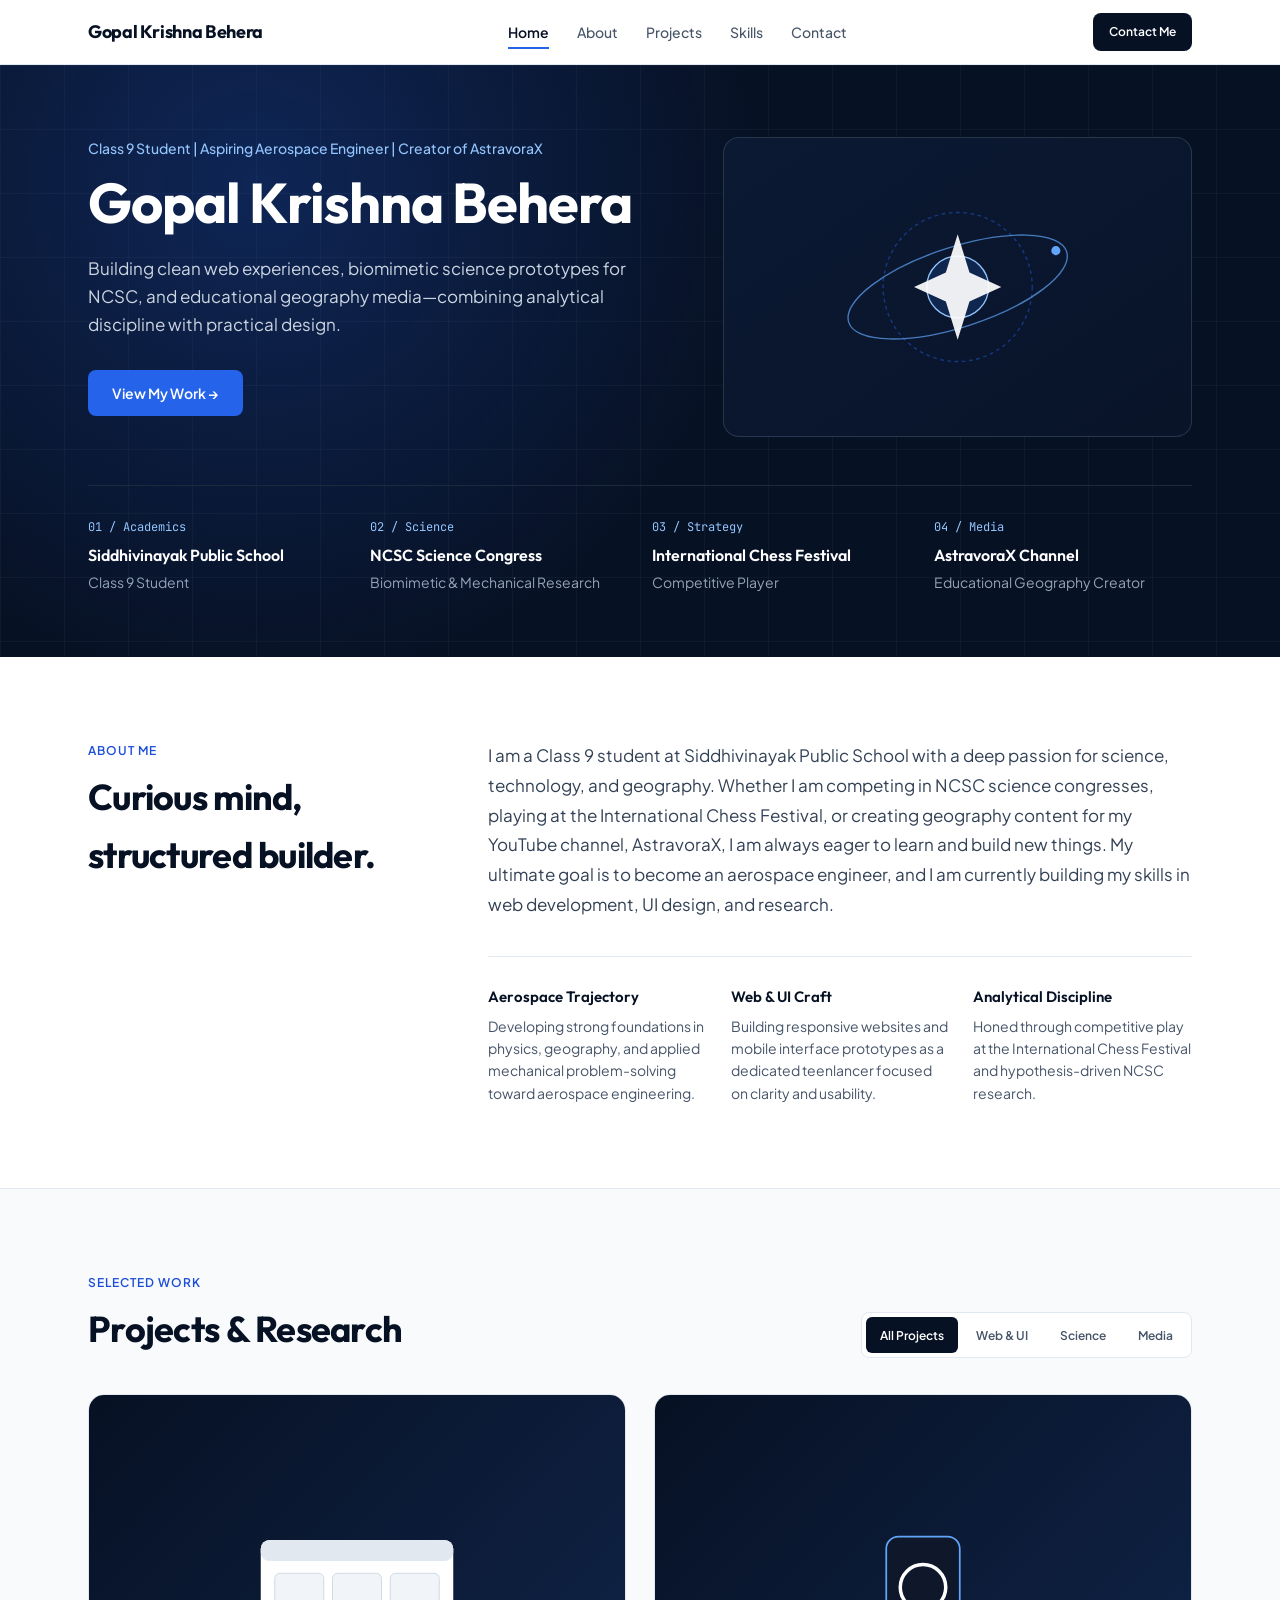
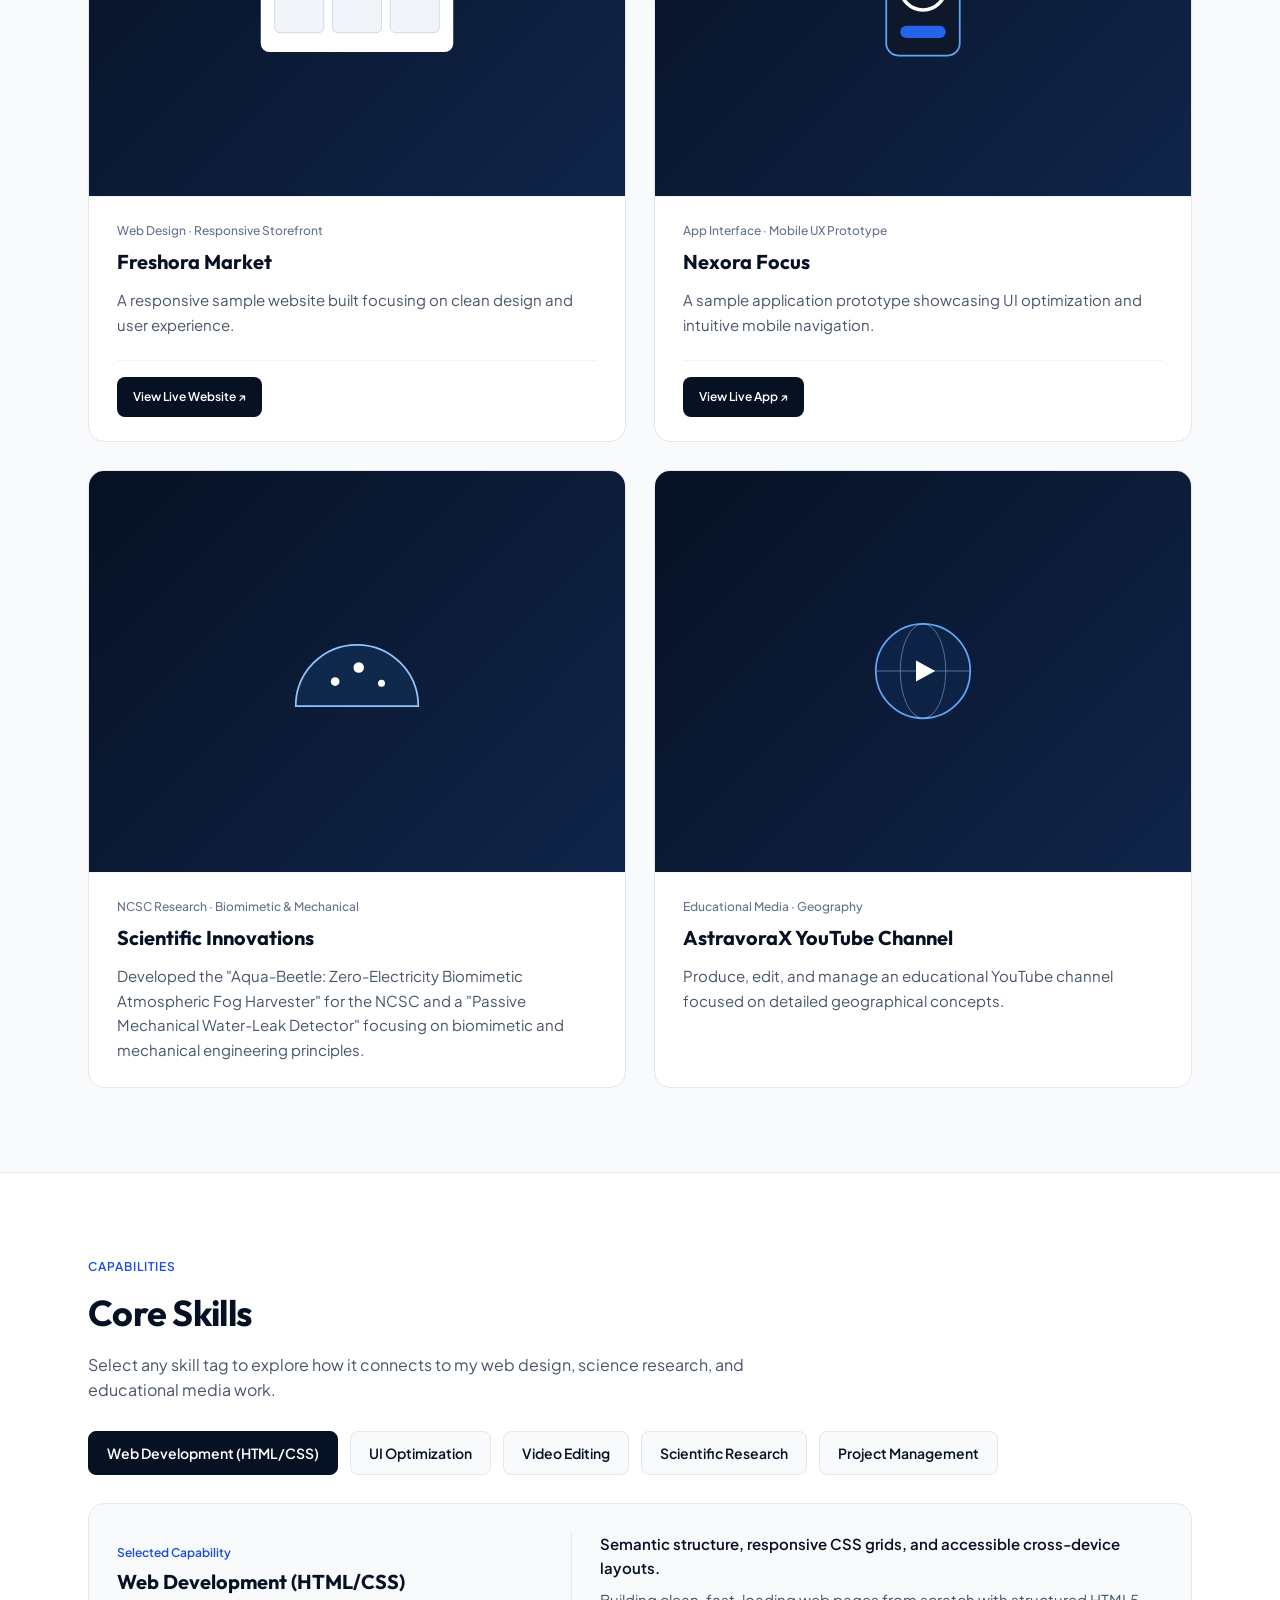
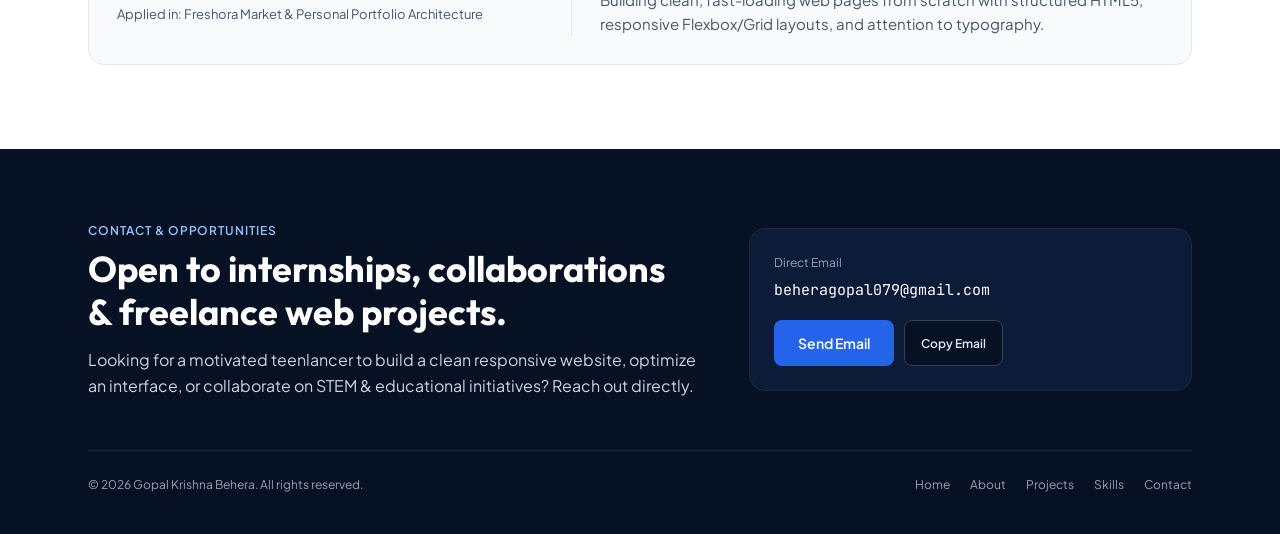
==== public/gopal-portfolio.html @ 084a2442 "feat: initialize portfolio project Set up React portfolio with Vite, Tailwind CSS, and core layout c" ====
<!DOCTYPE html>
<html lang="en">
  <head>
    <meta charset="UTF-8" />
    <meta name="viewport" content="width=device-width, initial-scale=1.0" />
    <title>Gopal Krishna Behera — Portfolio</title>
    <meta
      name="description"
      content="Personal portfolio of Gopal Krishna Behera: Class 9 student, aspiring aerospace engineer, web designer, and creator of AstravoraX."
    />
    <link rel="preconnect" href="https://fonts.googleapis.com" />
    <link rel="preconnect" href="https://fonts.gstatic.com" crossorigin />
    <link
      href="https://fonts.googleapis.com/css2?family=JetBrains+Mono:wght@400;500&family=Outfit:wght@500;600;700&family=Plus+Jakarta+Sans:wght@400;500;600;700&display=swap"
      rel="stylesheet"
    />
    <style>
      :root {
        --space-navy: #071124;
        --space-blue: #0c1b38;
        --cobalt: #2563eb;
        --cobalt-hover: #1d4ed8;
        --white: #ffffff;
        --surface-alt: #f8fafc;
        --border: #e2e8f0;
        --border-dark: #1e293b;
        --text-main: #0f172a;
        --text-muted: #475569;
        --text-light: #cbd5e1;
        --font-display: "Outfit", system-ui, -apple-system, sans-serif;
        --font-body: "Plus Jakarta Sans", system-ui, -apple-system, sans-serif;
        --font-mono: "JetBrains Mono", ui-monospace, monospace;
      }

      *,
      *::before,
      *::after {
        box-sizing: border-box;
      }

      html {
        scroll-behavior: smooth;
        font-family: var(--font-body);
        color: var(--text-main);
        background-color: var(--white);
        -webkit-font-smoothing: antialiased;
      }

      body {
        margin: 0;
        line-height: 1.6;
      }

      h1,
      h2,
      h3,
      h4 {
        margin: 0;
        font-family: var(--font-display);
        text-wrap: balance;
      }

      p {
        margin: 0;
      }

      a {
        color: inherit;
        text-decoration: none;
      }

      .container {
        width: 100%;
        max-width: 1152px;
        margin: 0 auto;
        padding: 0 24px;
      }

      /* Sticky Navigation Bar */
      .site-header {
        position: sticky;
        top: 0;
        z-index: 40;
        background: rgba(255, 255, 255, 0.96);
        backdrop-filter: blur(10px);
        border-bottom: 1px solid var(--border);
      }

      .nav-inner {
        display: flex;
        align-items: center;
        justify-content: space-between;
        gap: 32px;
        height: 64px;
      }

      .brand {
        font-family: var(--font-display);
        font-size: 1.125rem;
        font-weight: 700;
        letter-spacing: -0.02em;
        color: var(--space-navy);
        white-space: nowrap;
        flex-shrink: 0;
      }

      .nav-links {
        display: flex;
        align-items: center;
        gap: 28px;
        font-size: 0.875rem;
        font-weight: 500;
        color: var(--text-muted);
      }

      .nav-links a {
        position: relative;
        padding: 4px 0;
        white-space: nowrap;
        flex-shrink: 0;
        transition: color 150ms ease;
      }

      .nav-links a::after {
        content: "";
        position: absolute;
        left: 0;
        right: 0;
        bottom: -2px;
        height: 2px;
        background: var(--cobalt);
        transform: scaleX(0);
        transform-origin: left;
        transition: transform 150ms ease;
      }

      .nav-links a:hover,
      .nav-links a.active {
        color: var(--space-navy);
      }

      .nav-links a.active {
        font-weight: 600;
      }

      .nav-links a.active::after {
        transform: scaleX(1);
      }

      .nav-actions {
        display: flex;
        align-items: center;
        gap: 12px;
        flex-shrink: 0;
      }

      .nav-cta {
        display: inline-flex;
        align-items: center;
        justify-content: center;
        padding: 9px 16px;
        border-radius: 8px;
        background: var(--space-navy);
        color: var(--white);
        font-size: 0.75rem;
        font-weight: 600;
        white-space: nowrap;
        transition: background-color 150ms ease;
      }

      .nav-cta:hover {
        background: var(--cobalt-hover);
      }

      .menu-toggle {
        display: none;
        width: 44px;
        height: 44px;
        border: 1px solid var(--border);
        border-radius: 8px;
        background: var(--white);
        color: var(--text-main);
        cursor: pointer;
        align-items: center;
        justify-content: center;
      }

      .mobile-drawer {
        display: none;
        border-top: 1px solid var(--border);
        background: var(--white);
        padding: 12px 24px 16px;
      }

      .mobile-drawer.open {
        display: block;
      }

      .mobile-drawer a {
        display: flex;
        align-items: center;
        min-height: 44px;
        padding: 0 12px;
        border-radius: 8px;
        font-size: 0.9375rem;
        font-weight: 500;
        color: var(--text-main);
      }

      .mobile-drawer a:hover {
        background: var(--surface-alt);
      }

      /* Hero Section */
      .hero {
        background: var(--space-navy);
        color: var(--white);
        padding: 72px 0 64px;
        background-image:
          radial-gradient(circle at 20% 20%, rgba(37, 99, 235, 0.25), transparent 45%),
          linear-gradient(to right, rgba(148, 163, 184, 0.06) 1px, transparent 1px),
          linear-gradient(to bottom, rgba(148, 163, 184, 0.06) 1px, transparent 1px);
        background-size: 100% 100%, 64px 64px, 64px 64px;
      }

      .hero-split {
        display: grid;
        grid-template-columns: 1.25fr 1fr;
        gap: 48px;
        align-items: stretch;
      }

      .hero-kicker {
        font-size: 0.875rem;
        font-weight: 500;
        color: #93c5fd;
      }

      .hero h1 {
        margin-top: 14px;
        font-size: clamp(2.25rem, 4.5vw, 3.5rem);
        font-weight: 700;
        line-height: 1.08;
        letter-spacing: -0.02em;
        max-width: 16ch;
      }

      .hero-lead {
        margin-top: 20px;
        max-width: 56ch;
        font-size: 1.0625rem;
        line-height: 1.65;
        color: var(--text-light);
      }

      .hero-cta-wrap {
        margin-top: 32px;
      }

      .btn-primary {
        display: inline-flex;
        align-items: center;
        justify-content: center;
        gap: 8px;
        min-height: 44px;
        padding: 12px 24px;
        border-radius: 8px;
        background: var(--cobalt);
        color: var(--white);
        font-size: 0.875rem;
        font-weight: 600;
        border: none;
        cursor: pointer;
        transition: background-color 150ms ease;
      }

      .btn-primary:hover {
        background: #3b82f6;
      }

      .hero-visual {
        border-radius: 16px;
        border: 1px solid rgba(148, 163, 184, 0.22);
        background: linear-gradient(145deg, #0b1933 0%, #091429 100%);
        display: flex;
        align-items: center;
        justify-content: center;
        padding: 28px;
        min-height: 300px;
      }

      .hero-highlights {
        margin-top: 48px;
        padding-top: 32px;
        border-top: 1px solid var(--border-dark);
        display: grid;
        grid-template-columns: repeat(4, minmax(0, 1fr));
        gap: 24px;
      }

      .highlight-label {
        font-family: var(--font-mono);
        font-size: 0.75rem;
        color: #93c5fd;
      }

      .highlight-title {
        margin-top: 6px;
        font-family: var(--font-display);
        font-size: 1rem;
        font-weight: 600;
        color: var(--white);
      }

      .highlight-sub {
        margin-top: 2px;
        font-size: 0.875rem;
        color: #94a3b8;
      }

      /* Section Shared Styles */
      .section {
        padding: 84px 0;
      }

      .section-alt {
        background: var(--surface-alt);
        border-top: 1px solid var(--border);
        border-bottom: 1px solid var(--border);
      }

      .section-kicker {
        font-size: 0.75rem;
        font-weight: 600;
        letter-spacing: 0.08em;
        text-transform: uppercase;
        color: var(--cobalt-hover);
      }

      .section-title {
        margin-top: 8px;
        font-size: clamp(1.75rem, 3vw, 2.25rem);
        font-weight: 700;
        letter-spacing: -0.02em;
        color: var(--space-navy);
      }

      /* About Section */
      .about-grid {
        display: grid;
        grid-template-columns: 1fr 2fr;
        gap: 48px;
      }

      .about-copy {
        font-size: 1.0625rem;
        line-height: 1.75;
        color: #334155;
        max-width: 66ch;
      }

      .about-pillars {
        margin-top: 36px;
        padding-top: 28px;
        border-top: 1px solid var(--border);
        display: grid;
        grid-template-columns: repeat(3, minmax(0, 1fr));
        gap: 24px;
      }

      .pillar-title {
        font-size: 0.9375rem;
        font-weight: 600;
        color: var(--space-navy);
      }

      .pillar-text {
        margin-top: 6px;
        font-size: 0.875rem;
        line-height: 1.6;
        color: var(--text-muted);
      }

      /* Projects Section */
      .projects-header {
        display: flex;
        flex-wrap: wrap;
        align-items: flex-end;
        justify-content: space-between;
        gap: 24px;
      }

      .filter-tabs {
        display: inline-flex;
        flex-wrap: wrap;
        gap: 4px;
        padding: 4px;
        background: var(--white);
        border: 1px solid var(--border);
        border-radius: 8px;
      }

      .filter-btn {
        min-height: 36px;
        padding: 6px 14px;
        border: none;
        border-radius: 6px;
        background: transparent;
        color: var(--text-muted);
        font-family: var(--font-body);
        font-size: 0.75rem;
        font-weight: 600;
        cursor: pointer;
        white-space: nowrap;
        transition: background-color 150ms ease, color 150ms ease;
      }

      .filter-btn:hover {
        color: var(--space-navy);
        background: var(--surface-alt);
      }

      .filter-btn.active {
        background: var(--space-navy);
        color: var(--white);
      }

      .projects-grid {
        margin-top: 36px;
        display: grid;
        grid-template-columns: repeat(2, minmax(0, 1fr));
        gap: 28px;
      }

      .project-card {
        display: flex;
        flex-direction: column;
        background: var(--white);
        border: 1px solid var(--border);
        border-radius: 16px;
        overflow: hidden;
        transition: transform 150ms ease;
      }

      .project-card:hover {
        transform: translateY(-2px);
      }

      .project-card.hidden {
        display: none;
      }

      .project-media {
        aspect-ratio: 4 / 3;
        background: linear-gradient(135deg, #071124 0%, #10254a 100%);
        border-bottom: 1px solid #f1f5f9;
        display: flex;
        align-items: center;
        justify-content: center;
        padding: 24px;
      }

      .project-body {
        display: flex;
        flex: 1;
        flex-direction: column;
        padding: 24px 28px;
      }

      .project-kicker {
        font-size: 0.75rem;
        font-weight: 500;
        color: #64748b;
      }

      .project-title {
        margin-top: 6px;
        font-size: 1.25rem;
        font-weight: 700;
        color: var(--space-navy);
      }

      .project-desc {
        margin-top: 10px;
        flex: 1;
        font-size: 0.9375rem;
        line-height: 1.65;
        color: var(--text-muted);
      }

      .project-actions {
        margin-top: 22px;
        padding-top: 16px;
        border-top: 1px solid #f1f5f9;
        display: flex;
        flex-wrap: wrap;
        gap: 10px;
      }

      .btn-card {
        display: inline-flex;
        align-items: center;
        justify-content: center;
        gap: 6px;
        min-height: 40px;
        padding: 8px 16px;
        border-radius: 8px;
        background: var(--space-navy);
        color: var(--white);
        font-family: var(--font-body);
        font-size: 0.75rem;
        font-weight: 600;
        border: none;
        cursor: pointer;
        white-space: nowrap;
        transition: background-color 150ms ease;
      }

      .btn-card:hover {
        background: var(--cobalt-hover);
      }

      .btn-card-secondary {
        background: var(--white);
        color: #334155;
        border: 1px solid var(--border);
      }

      .btn-card-secondary:hover {
        background: var(--surface-alt);
        border-color: #cbd5e1;
      }

      /* Skills Section */
      .skills-intro {
        margin-top: 10px;
        max-width: 56ch;
        font-size: 1rem;
        color: var(--text-muted);
      }

      .skills-tags {
        margin-top: 28px;
        display: flex;
        flex-wrap: wrap;
        gap: 12px;
      }

      .skill-tag {
        min-height: 44px;
        padding: 10px 18px;
        border-radius: 8px;
        border: 1px solid var(--border);
        background: var(--surface-alt);
        color: var(--space-navy);
        font-family: var(--font-body);
        font-size: 0.875rem;
        font-weight: 600;
        cursor: pointer;
        white-space: nowrap;
        transition: background-color 150ms ease, color 150ms ease, border-color 150ms ease;
      }

      .skill-tag:hover {
        border-color: #93c5fd;
        background: #eff6ff;
      }

      .skill-tag.active {
        background: var(--space-navy);
        border-color: var(--space-navy);
        color: var(--white);
      }

      .skill-detail {
        margin-top: 28px;
        padding: 28px;
        border-radius: 16px;
        border: 1px solid var(--border);
        background: var(--surface-alt);
        display: grid;
        grid-template-columns: 1fr 1.4fr;
        gap: 32px;
        align-items: center;
      }

      .skill-detail-meta {
        font-size: 0.75rem;
        font-weight: 600;
        color: var(--cobalt-hover);
      }

      .skill-detail-name {
        margin-top: 4px;
        font-size: 1.25rem;
        font-weight: 700;
        color: var(--space-navy);
      }

      .skill-detail-applied {
        margin-top: 6px;
        font-size: 0.8125rem;
        color: var(--text-muted);
      }

      .skill-detail-body {
        border-left: 1px solid var(--border);
        padding-left: 28px;
      }

      .skill-detail-focus {
        font-size: 0.9375rem;
        font-weight: 600;
        color: var(--space-navy);
      }

      .skill-detail-desc {
        margin-top: 8px;
        font-size: 0.9375rem;
        color: var(--text-muted);
      }

      /* Contact Footer */
      .site-footer {
        background: var(--space-navy);
        color: var(--white);
        padding: 72px 0 40px;
      }

      .footer-grid {
        display: grid;
        grid-template-columns: 1.4fr 1fr;
        gap: 40px;
        align-items: center;
      }

      .footer-title {
        margin-top: 8px;
        font-size: clamp(1.625rem, 3vw, 2.25rem);
        font-weight: 700;
        line-height: 1.18;
      }

      .footer-copy {
        margin-top: 14px;
        max-width: 52ch;
        color: var(--text-light);
        font-size: 1rem;
      }

      .contact-card {
        background: var(--space-blue);
        border: 1px solid var(--border-dark);
        border-radius: 16px;
        padding: 24px;
      }

      .contact-label {
        font-size: 0.75rem;
        color: #94a3b8;
      }

      .contact-email {
        margin-top: 6px;
        font-family: var(--font-mono);
        font-size: 0.9375rem;
        color: var(--white);
        word-break: break-all;
      }

      .contact-actions {
        margin-top: 18px;
        display: flex;
        flex-wrap: wrap;
        gap: 10px;
      }

      .btn-copy {
        display: inline-flex;
        align-items: center;
        justify-content: center;
        min-height: 42px;
        padding: 8px 16px;
        border-radius: 8px;
        background: var(--space-navy);
        border: 1px solid #334155;
        color: #e2e8f0;
        font-family: var(--font-body);
        font-size: 0.75rem;
        font-weight: 600;
        cursor: pointer;
        transition: border-color 150ms ease, color 150ms ease;
      }

      .btn-copy:hover {
        border-color: #64748b;
        color: var(--white);
      }

      .footer-bottom {
        margin-top: 52px;
        padding-top: 24px;
        border-top: 1px solid var(--border-dark);
        display: flex;
        flex-wrap: wrap;
        justify-content: space-between;
        gap: 16px;
        font-size: 0.75rem;
        color: #94a3b8;
      }

      .footer-nav {
        display: flex;
        flex-wrap: wrap;
        gap: 20px;
      }

      .footer-nav a:hover {
        color: var(--white);
      }

      @media (max-width: 960px) {
        .hero-split,
        .about-grid,
        .footer-grid,
        .skill-detail {
          grid-template-columns: 1fr;
        }

        .skill-detail-body {
          border-left: none;
          padding-left: 0;
          border-top: 1px solid var(--border);
          padding-top: 18px;
        }

        .hero-highlights {
          grid-template-columns: repeat(2, minmax(0, 1fr));
        }
      }

      @media (max-width: 768px) {
        .nav-links,
        .nav-cta {
          display: none;
        }

        .menu-toggle {
          display: inline-flex;
        }

        .projects-grid,
        .about-pillars {
          grid-template-columns: 1fr;
        }

        .hero-highlights {
          grid-template-columns: 1fr;
        }
      }
    </style>
  </head>
  <body>
    <header class="site-header">
      <div class="container nav-inner">
        <a href="#home" class="brand">Gopal Krishna Behera</a>

        <nav class="nav-links" aria-label="Primary navigation">
          <a href="#home" class="active" data-nav="home">Home</a>
          <a href="#about" data-nav="about">About</a>
          <a href="#projects" data-nav="projects">Projects</a>
          <a href="#skills" data-nav="skills">Skills</a>
          <a href="#contact" data-nav="contact">Contact</a>
        </nav>

        <div class="nav-actions">
          <a href="#contact" class="nav-cta">Contact Me</a>
          <button
            type="button"
            class="menu-toggle"
            id="menuToggle"
            aria-label="Toggle navigation menu"
            aria-expanded="false"
          >
            &#9776;
          </button>
        </div>
      </div>

      <nav class="mobile-drawer" id="mobileDrawer" aria-label="Mobile navigation">
        <a href="#home">Home</a>
        <a href="#about">About</a>
        <a href="#projects">Projects</a>
        <a href="#skills">Skills</a>
        <a href="#contact">Contact</a>
      </nav>
    </header>

    <main>
      <section id="home" class="hero">
        <div class="container">
          <div class="hero-split">
            <div>
              <p class="hero-kicker">
                Class 9 Student | Aspiring Aerospace Engineer | Creator of AstravoraX
              </p>
              <h1>Gopal Krishna Behera</h1>
              <p class="hero-lead">
                Building clean web experiences, biomimetic science prototypes for NCSC, and
                educational geography media—combining analytical discipline with practical design.
              </p>
              <div class="hero-cta-wrap">
                <a href="#projects" class="btn-primary">View My Work &rarr;</a>
              </div>
            </div>

            <div class="hero-visual" aria-hidden="true">
              <svg viewBox="0 0 320 220" width="100%" height="200" fill="none">
                <circle cx="160" cy="110" r="82" stroke="#2563EB" stroke-opacity="0.45" stroke-width="1.5" stroke-dasharray="4 4" />
                <ellipse cx="160" cy="110" rx="126" ry="44" transform="rotate(-18 160 110)" stroke="#60A5FA" stroke-opacity="0.7" stroke-width="1.5" />
                <circle cx="160" cy="110" r="34" fill="#0F264F" stroke="#93C5FD" stroke-width="1.5" />
                <path d="M160 52 L173 94 L208 110 L173 126 L160 168 L147 126 L112 110 L147 94 Z" fill="#FFFFFF" fill-opacity="0.92" />
                <circle cx="268" cy="70" r="5" fill="#60A5FA" />
              </svg>
            </div>
          </div>

          <div class="hero-highlights">
            <div>
              <p class="highlight-label">01 / Academics</p>
              <p class="highlight-title">Siddhivinayak Public School</p>
              <p class="highlight-sub">Class 9 Student</p>
            </div>
            <div>
              <p class="highlight-label">02 / Science</p>
              <p class="highlight-title">NCSC Science Congress</p>
              <p class="highlight-sub">Biomimetic &amp; Mechanical Research</p>
            </div>
            <div>
              <p class="highlight-label">03 / Strategy</p>
              <p class="highlight-title">International Chess Festival</p>
              <p class="highlight-sub">Competitive Player</p>
            </div>
            <div>
              <p class="highlight-label">04 / Media</p>
              <p class="highlight-title">AstravoraX Channel</p>
              <p class="highlight-sub">Educational Geography Creator</p>
            </div>
          </div>
        </div>
      </section>

      <section id="about" class="section">
        <div class="container about-grid">
          <div>
            <p class="section-kicker">About Me</p>
            <h2 class="section-title">Curious mind, structured builder.</h2>
          </div>

          <div>
            <p class="about-copy">
              I am a Class 9 student at Siddhivinayak Public School with a deep passion for science,
              technology, and geography. Whether I am competing in NCSC science congresses, playing
              at the International Chess Festival, or creating geography content for my YouTube
              channel, AstravoraX, I am always eager to learn and build new things. My ultimate goal
              is to become an aerospace engineer, and I am currently building my skills in web
              development, UI design, and research.
            </p>

            <div class="about-pillars">
              <div>
                <h3 class="pillar-title">Aerospace Trajectory</h3>
                <p class="pillar-text">
                  Developing strong foundations in physics, geography, and applied mechanical
                  problem-solving toward aerospace engineering.
                </p>
              </div>
              <div>
                <h3 class="pillar-title">Web &amp; UI Craft</h3>
                <p class="pillar-text">
                  Building responsive websites and mobile interface prototypes as a dedicated
                  teenlancer focused on clarity and usability.
                </p>
              </div>
              <div>
                <h3 class="pillar-title">Analytical Discipline</h3>
                <p class="pillar-text">
                  Honed through competitive play at the International Chess Festival and
                  hypothesis-driven NCSC research.
                </p>
              </div>
            </div>
          </div>
        </div>
      </section>

      <section id="projects" class="section section-alt">
        <div class="container">
          <div class="projects-header">
            <div>
              <p class="section-kicker">Selected Work</p>
              <h2 class="section-title">Projects &amp; Research</h2>
            </div>

            <div class="filter-tabs" role="tablist" aria-label="Filter projects">
              <button type="button" class="filter-btn active" data-filter="all">All Projects</button>
              <button type="button" class="filter-btn" data-filter="web">Web &amp; UI</button>
              <button type="button" class="filter-btn" data-filter="science">Science</button>
              <button type="button" class="filter-btn" data-filter="media">Media</button>
            </div>
          </div>

          <div class="projects-grid">
            <article class="project-card" data-category="web">
              <div class="project-media" aria-hidden="true">
                <svg viewBox="0 0 260 160" width="100%" height="140" fill="none">
                  <rect x="20" y="16" width="220" height="128" rx="10" fill="#FFFFFF" />
                  <rect x="20" y="16" width="220" height="24" rx="10" fill="#E2E8F0" />
                  <rect x="36" y="54" width="56" height="68" rx="6" fill="#F1F5F9" stroke="#CBD5E1" />
                  <rect x="102" y="54" width="56" height="68" rx="6" fill="#F1F5F9" stroke="#CBD5E1" />
                  <rect x="168" y="54" width="56" height="68" rx="6" fill="#F1F5F9" stroke="#CBD5E1" />
                </svg>
              </div>
              <div class="project-body">
                <p class="project-kicker">Web Design · Responsive Storefront</p>
                <h3 class="project-title">Freshora Market</h3>
                <p class="project-desc">
                  A responsive sample website built focusing on clean design and user experience.
                </p>
                <div class="project-actions">
                  <a
                    href="https://freshora-market.netlify.app/"
                    target="_blank"
                    rel="noopener noreferrer"
                    class="btn-card"
                  >
                    View Live Website &#8599;
                  </a>
                </div>
              </div>
            </article>

            <article class="project-card" data-category="web">
              <div class="project-media" aria-hidden="true">
                <svg viewBox="0 0 260 160" width="100%" height="140" fill="none">
                  <rect x="88" y="12" width="84" height="136" rx="14" fill="#0F172A" stroke="#60A5FA" stroke-width="2" />
                  <circle cx="130" cy="70" r="26" stroke="#FFFFFF" stroke-width="4" />
                  <rect x="104" y="114" width="52" height="14" rx="7" fill="#2563EB" />
                </svg>
              </div>
              <div class="project-body">
                <p class="project-kicker">App Interface · Mobile UX Prototype</p>
                <h3 class="project-title">Nexora Focus</h3>
                <p class="project-desc">
                  A sample application prototype showcasing UI optimization and intuitive mobile
                  navigation.
                </p>
                <div class="project-actions">
                  <a
                    href="https://nexora-focus.netlify.app/"
                    target="_blank"
                    rel="noopener noreferrer"
                    class="btn-card"
                  >
                    View Live App &#8599;
                  </a>
                </div>
              </div>
            </article>

            <article class="project-card" data-category="science">
              <div class="project-media" aria-hidden="true">
                <svg viewBox="0 0 260 160" width="100%" height="140" fill="none">
                  <path d="M60 120 A70 70 0 0 1 200 120 Z" stroke="#93C5FD" stroke-width="2" fill="#0F294D" />
                  <circle cx="105" cy="92" r="5" fill="#FFFFFF" />
                  <circle cx="132" cy="76" r="6" fill="#FFFFFF" />
                  <circle cx="158" cy="94" r="4" fill="#FFFFFF" />
                </svg>
              </div>
              <div class="project-body">
                <p class="project-kicker">NCSC Research · Biomimetic &amp; Mechanical</p>
                <h3 class="project-title">Scientific Innovations</h3>
                <p class="project-desc">
                  Developed the "Aqua-Beetle: Zero-Electricity Biomimetic Atmospheric Fog Harvester"
                  for the NCSC and a "Passive Mechanical Water-Leak Detector" focusing on biomimetic
                  and mechanical engineering principles.
                </p>
              </div>
            </article>

            <article class="project-card" data-category="media">
              <div class="project-media" aria-hidden="true">
                <svg viewBox="0 0 260 160" width="100%" height="140" fill="none">
                  <circle cx="130" cy="80" r="54" fill="#0D2345" stroke="#60A5FA" stroke-width="2" />
                  <ellipse cx="130" cy="80" rx="26" ry="54" stroke="#93C5FD" stroke-opacity="0.55" />
                  <line x1="76" y1="80" x2="184" y2="80" stroke="#93C5FD" stroke-opacity="0.55" />
                  <polygon points="122,68 144,80 122,92" fill="#FFFFFF" />
                </svg>
              </div>
              <div class="project-body">
                <p class="project-kicker">Educational Media · Geography</p>
                <h3 class="project-title">AstravoraX YouTube Channel</h3>
                <p class="project-desc">
                  Produce, edit, and manage an educational YouTube channel focused on detailed
                  geographical concepts.
                </p>
              </div>
            </article>
          </div>
        </div>
      </section>

      <section id="skills" class="section">
        <div class="container">
          <p class="section-kicker">Capabilities</p>
          <h2 class="section-title">Core Skills</h2>
          <p class="skills-intro">
            Select any skill tag to explore how it connects to my web design, science research, and
            educational media work.
          </p>

          <div class="skills-tags" role="tablist" aria-label="Skills">
            <button type="button" class="skill-tag active" data-skill="0">
              Web Development (HTML/CSS)
            </button>
            <button type="button" class="skill-tag" data-skill="1">UI Optimization</button>
            <button type="button" class="skill-tag" data-skill="2">Video Editing</button>
            <button type="button" class="skill-tag" data-skill="3">Scientific Research</button>
            <button type="button" class="skill-tag" data-skill="4">Project Management</button>
          </div>

          <div class="skill-detail" id="skillDetailPanel">
            <div>
              <p class="skill-detail-meta">Selected Capability</p>
              <h3 class="skill-detail-name" id="skillName">Web Development (HTML/CSS)</h3>
              <p class="skill-detail-applied" id="skillApplied">
                Applied in: Freshora Market &amp; Personal Portfolio Architecture
              </p>
            </div>
            <div class="skill-detail-body">
              <p class="skill-detail-focus" id="skillFocus">
                Semantic structure, responsive CSS grids, and accessible cross-device layouts.
              </p>
              <p class="skill-detail-desc" id="skillDesc">
                Building clean, fast-loading web pages from scratch with structured HTML5,
                responsive Flexbox/Grid layouts, and attention to typography.
              </p>
            </div>
          </div>
        </div>
      </section>
    </main>

    <footer id="contact" class="site-footer">
      <div class="container">
        <div class="footer-grid">
          <div>
            <p class="section-kicker" style="color: #93c5fd">Contact &amp; Opportunities</p>
            <h2 class="footer-title">
              Open to internships, collaborations &amp; freelance web projects.
            </h2>
            <p class="footer-copy">
              Looking for a motivated teenlancer to build a clean responsive website, optimize an
              interface, or collaborate on STEM &amp; educational initiatives? Reach out directly.
            </p>
          </div>

          <div class="contact-card">
            <p class="contact-label">Direct Email</p>
            <p class="contact-email" id="contactEmail">beheragopal079@gmail.com</p>
            <div class="contact-actions">
              <a href="mailto:beheragopal079@gmail.com" class="btn-primary">Send Email</a>
              <button type="button" class="btn-copy" id="copyEmailBtn">Copy Email</button>
            </div>
          </div>
        </div>

        <div class="footer-bottom">
          <p>&copy; <span id="yearNow"></span> Gopal Krishna Behera. All rights reserved.</p>
          <div class="footer-nav">
            <a href="#home">Home</a>
            <a href="#about">About</a>
            <a href="#projects">Projects</a>
            <a href="#skills">Skills</a>
            <a href="#contact">Contact</a>
          </div>
        </div>
      </div>
    </footer>

    <script>
      (function () {
        // Year
        var yearEl = document.getElementById("yearNow");
        if (yearEl) yearEl.textContent = new Date().getFullYear();

        // Mobile Drawer
        var menuToggle = document.getElementById("menuToggle");
        var mobileDrawer = document.getElementById("mobileDrawer");
        if (menuToggle && mobileDrawer) {
          menuToggle.addEventListener("click", function () {
            var isOpen = mobileDrawer.classList.toggle("open");
            menuToggle.setAttribute("aria-expanded", String(isOpen));
          });

          mobileDrawer.querySelectorAll("a").forEach(function (link) {
            link.addEventListener("click", function () {
              mobileDrawer.classList.remove("open");
              menuToggle.setAttribute("aria-expanded", "false");
            });
          });
        }

        // Active Nav Link on Scroll
        var navLinks = document.querySelectorAll(".nav-links a[data-nav]");
        var sectionIds = ["home", "about", "projects", "skills", "contact"];
        if ("IntersectionObserver" in window) {
          var observer = new IntersectionObserver(
            function (entries) {
              entries.forEach(function (entry) {
                if (entry.isIntersecting) {
                  navLinks.forEach(function (link) {
                    link.classList.toggle(
                      "active",
                      link.getAttribute("data-nav") === entry.target.id
                    );
                  });
                }
              });
            },
            { rootMargin: "-30% 0px -55% 0px", threshold: 0 }
          );

          sectionIds.forEach(function (id) {
            var el = document.getElementById(id);
            if (el) observer.observe(el);
          });
        }

        // Project Category Filter
        var filterBtns = document.querySelectorAll(".filter-btn");
        var projectCards = document.querySelectorAll(".project-card");
        filterBtns.forEach(function (btn) {
          btn.addEventListener("click", function () {
            var filter = btn.getAttribute("data-filter");
            filterBtns.forEach(function (b) {
              b.classList.remove("active");
            });
            btn.classList.add("active");
            projectCards.forEach(function (card) {
              var cat = card.getAttribute("data-category");
              card.classList.toggle("hidden", filter !== "all" && cat !== filter);
            });
          });
        });

        // Interactive Skills Explorer
        var skillsData = [
          {
            name: "Web Development (HTML/CSS)",
            applied: "Applied in: Freshora Market & Personal Portfolio Architecture",
            focus: "Semantic structure, responsive CSS grids, and accessible cross-device layouts.",
            desc: "Building clean, fast-loading web pages from scratch with structured HTML5, responsive Flexbox/Grid layouts, and attention to typography."
          },
          {
            name: "UI Optimization",
            applied: "Applied in: Nexora Focus & Freshora Market",
            focus: "Visual hierarchy, mobile navigation clarity, and streamlined user flows.",
            desc: "Refining interface spacing, contrast, and touch targets so users can navigate web and mobile interfaces comfortably without clutter."
          },
          {
            name: "Video Editing",
            applied: "Applied in: AstravoraX YouTube Channel",
            focus: "Narrative pacing, educational motion graphics, and audio-visual clarity.",
            desc: "Transforming detailed geography research into crisp, engaging video lessons through structured editing, visual cues, and clean storytelling."
          },
          {
            name: "Scientific Research",
            applied: "Applied in: Aqua-Beetle Fog Harvester & Passive Mechanical Water-Leak Detector",
            focus: "Biomimicry, mechanical problem-solving, and NCSC experimental documentation.",
            desc: "Investigating natural systems and physical engineering principles to design zero-electricity solutions tested for science congresses."
          },
          {
            name: "Project Management",
            applied: "Applied in: NCSC Submissions, AstravoraX Production & Web Builds",
            focus: "Milestone planning, iterative prototyping, and multi-disciplinary execution.",
            desc: "Balancing academics, International Chess Festival preparation, YouTube publishing schedules, and web design deliverables with disciplined execution."
          }
        ];

        var skillButtons = document.querySelectorAll(".skill-tag");
        var skillName = document.getElementById("skillName");
        var skillApplied = document.getElementById("skillApplied");
        var skillFocus = document.getElementById("skillFocus");
        var skillDesc = document.getElementById("skillDesc");

        skillButtons.forEach(function (btn) {
          btn.addEventListener("click", function () {
            var idx = Number(btn.getAttribute("data-skill"));
            var item = skillsData[idx];
            if (!item) return;

            skillButtons.forEach(function (b) {
              b.classList.remove("active");
            });
            btn.classList.add("active");

            skillName.textContent = item.name;
            skillApplied.textContent = item.applied;
            skillFocus.textContent = item.focus;
            skillDesc.textContent = item.desc;
          });
        });

        // Copy Email Button
        var copyBtn = document.getElementById("copyEmailBtn");
        var emailEl = document.getElementById("contactEmail");
        if (copyBtn && emailEl) {
          function markCopied() {
            copyBtn.textContent = "Copied!";
            setTimeout(function () {
              copyBtn.textContent = "Copy Email";
            }, 2200);
          }
          function fallbackCopy(text) {
            var ta = document.createElement("textarea");
            ta.value = text;
            ta.setAttribute("readonly", "");
            ta.style.position = "fixed";
            ta.style.opacity = "0";
            document.body.appendChild(ta);
            ta.select();
            try {
              if (document.execCommand("copy")) markCopied();
            } finally {
              document.body.removeChild(ta);
            }
          }
          copyBtn.addEventListener("click", function () {
            var email = emailEl.textContent.trim();
            if (navigator.clipboard && navigator.clipboard.writeText) {
              navigator.clipboard.writeText(email).then(markCopied).catch(function () {
                fallbackCopy(email);
              });
            } else {
              fallbackCopy(email);
            }
          });
        }
      })();
    </script>
  </body>
</html>
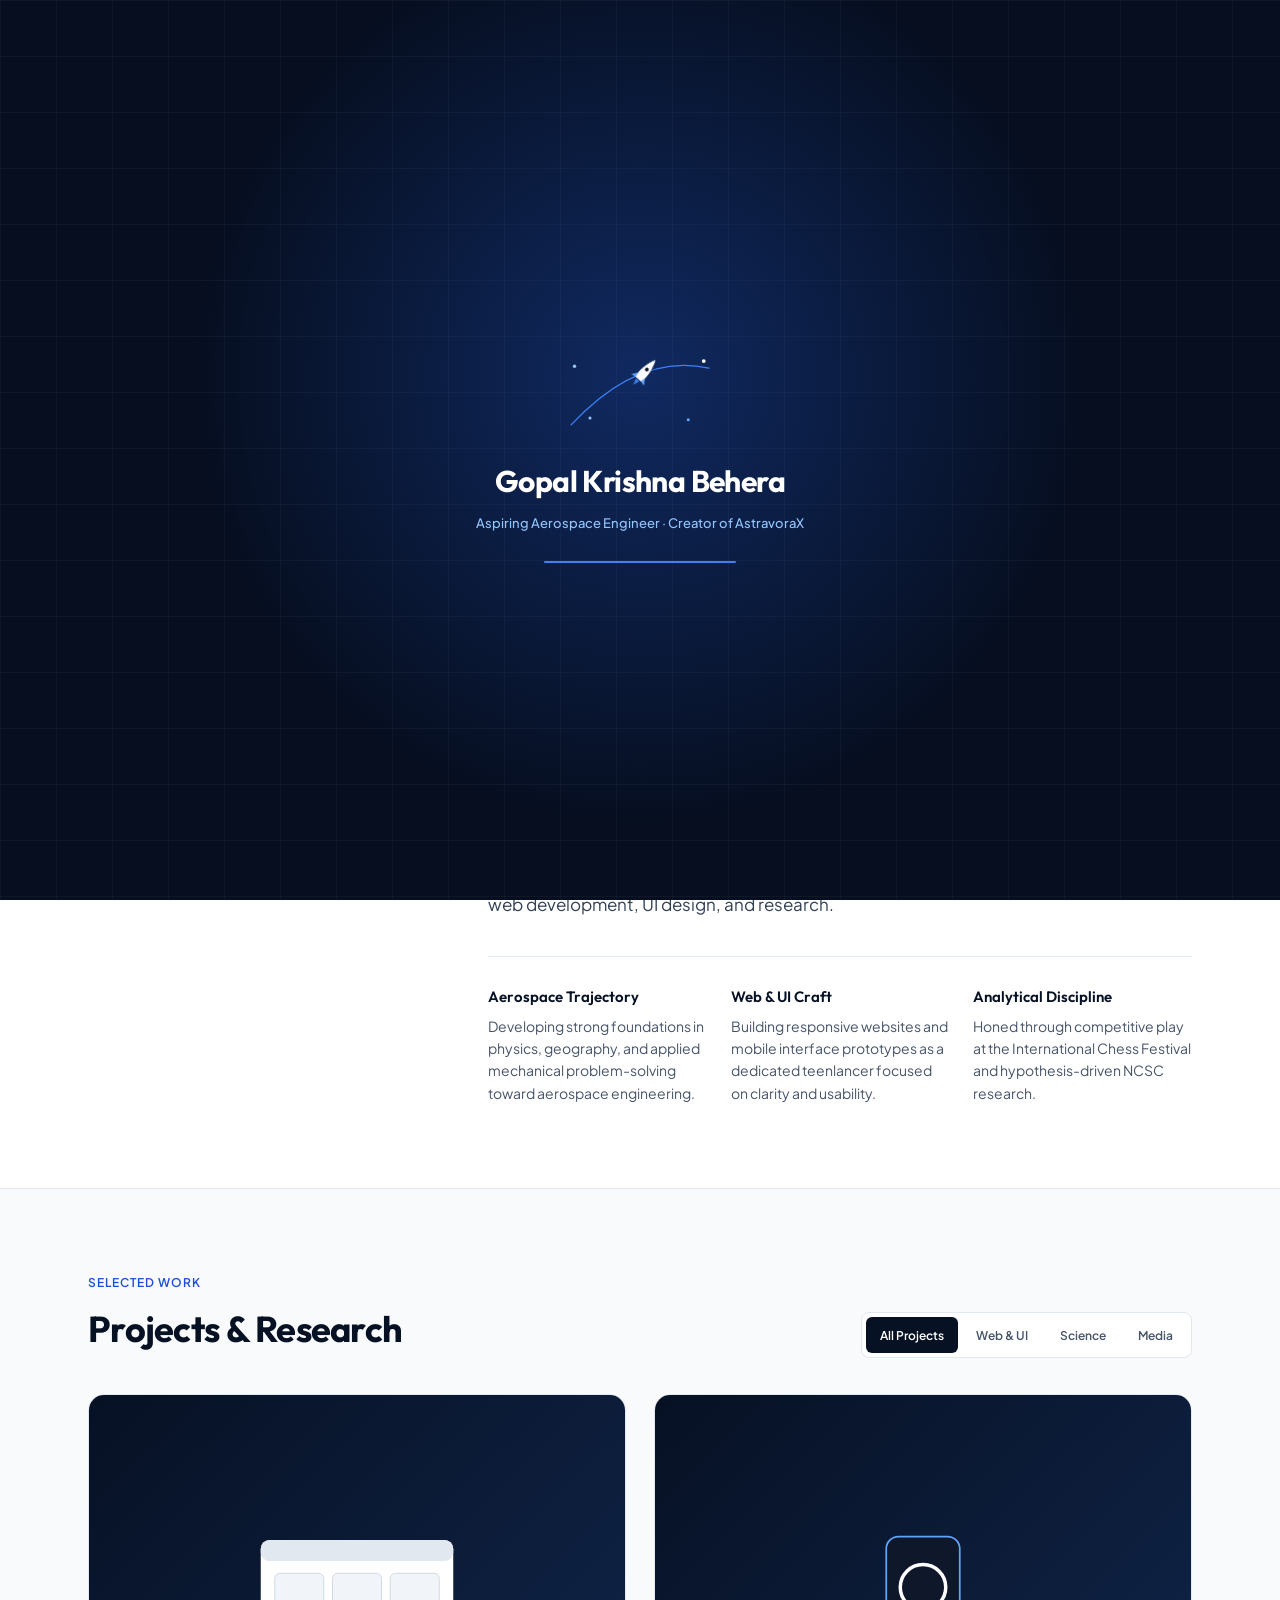
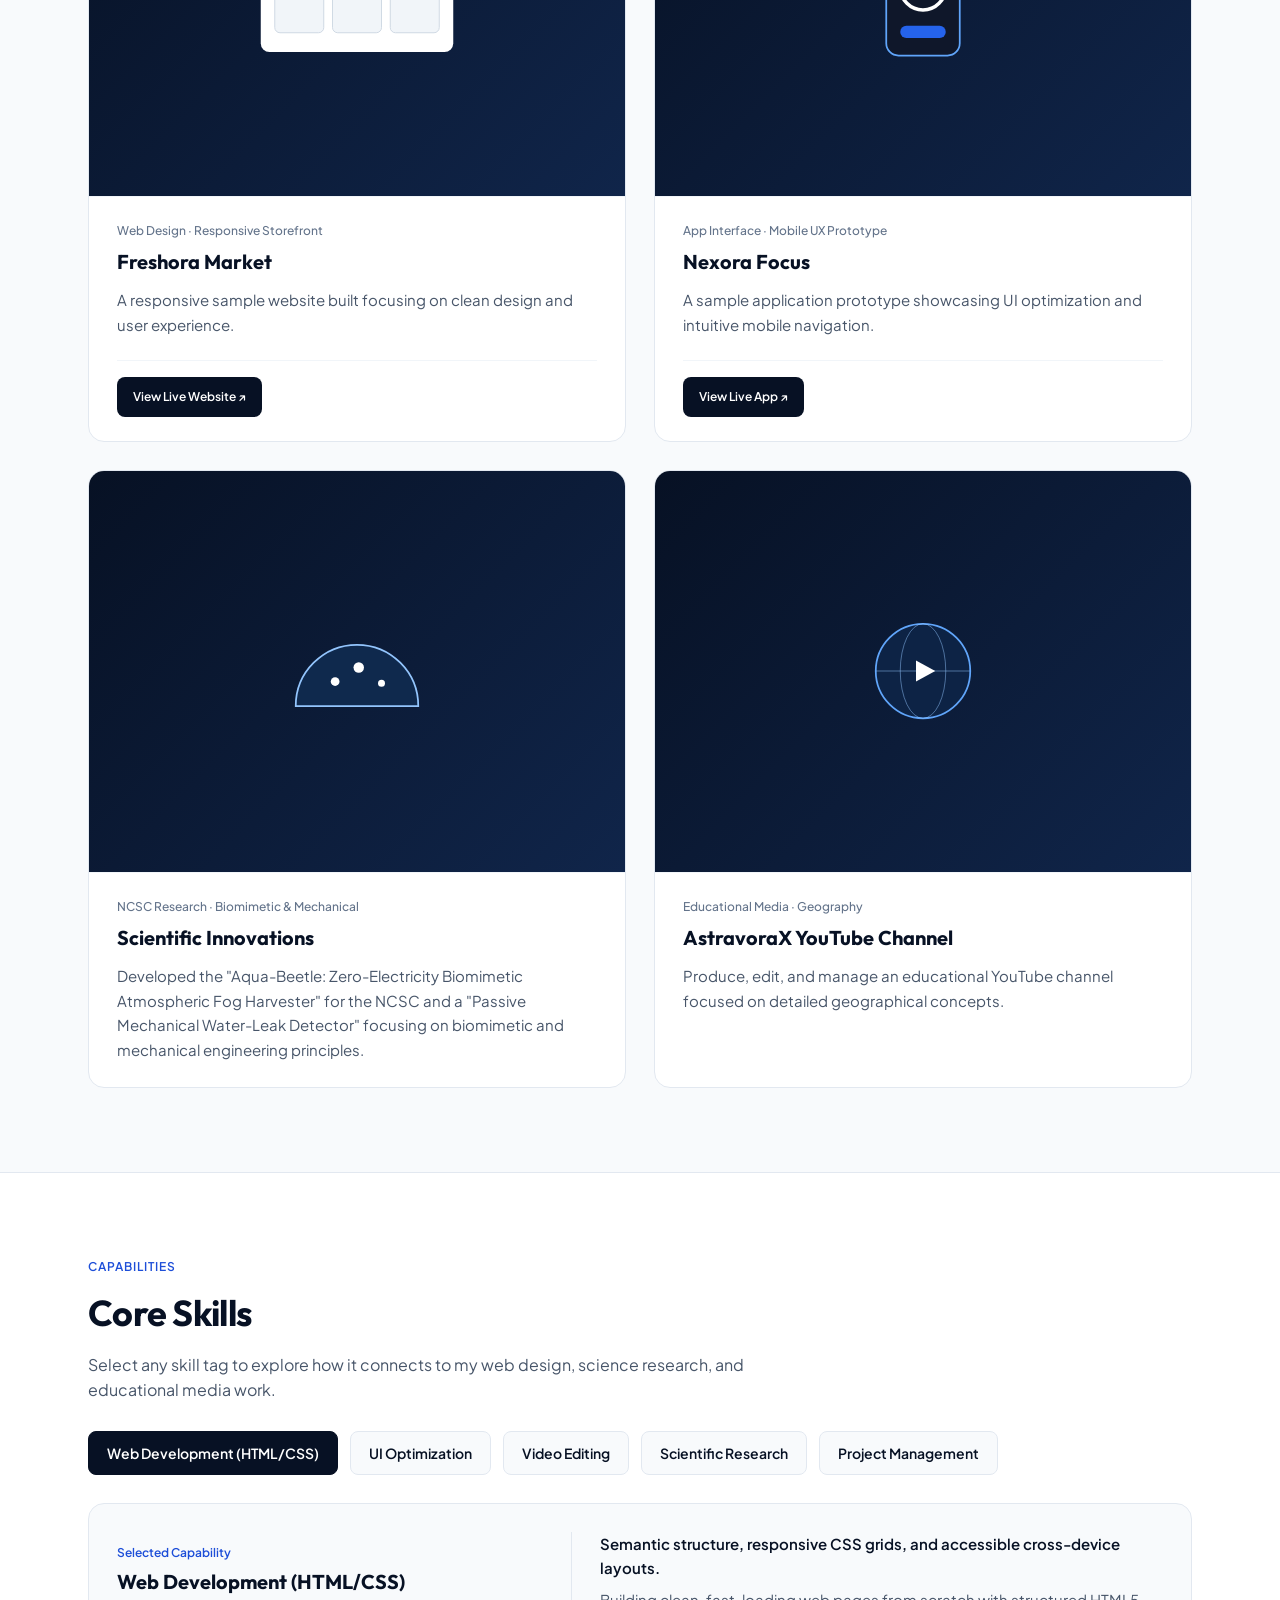
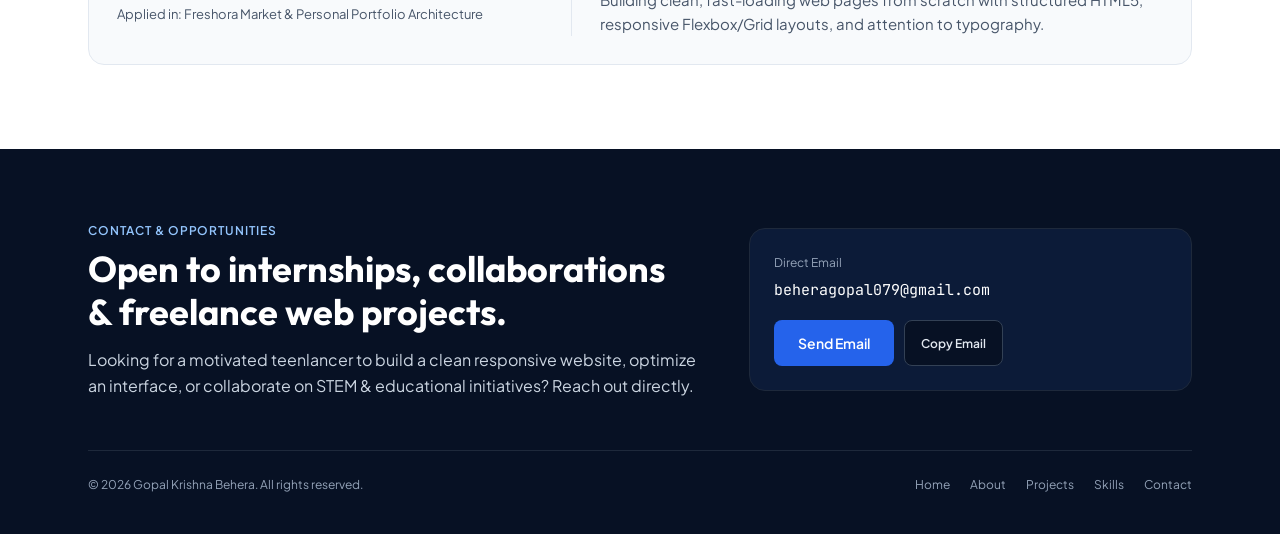
==== commit 787b39fc: "feat: implement aerospace splash screen and animations Added an interactive aerospace-themed splash " ====
--- a/public/gopal-portfolio.html
+++ b/public/gopal-portfolio.html
@@ -439,11 +439,16 @@
         border: 1px solid var(--border);
         border-radius: 16px;
         overflow: hidden;
-        transition: transform 150ms ease;
+        transition:
+          transform 200ms cubic-bezier(0.16, 1, 0.3, 1),
+          box-shadow 200ms cubic-bezier(0.16, 1, 0.3, 1),
+          border-color 200ms ease;
       }
 
       .project-card:hover {
-        transform: translateY(-2px);
+        transform: translate3d(0, -4px, 0);
+        border-color: #cbd5e1;
+        box-shadow: 0 18px 34px -16px rgba(7, 17, 36, 0.16);
       }
 
       .project-card.hidden {
@@ -458,6 +463,15 @@
         align-items: center;
         justify-content: center;
         padding: 24px;
+        overflow: hidden;
+      }
+
+      .project-media svg {
+        transition: transform 350ms cubic-bezier(0.16, 1, 0.3, 1);
+      }
+
+      .project-card:hover .project-media svg {
+        transform: scale(1.045);
       }
 
       .project-body {
@@ -758,9 +772,209 @@
           grid-template-columns: 1fr;
         }
       }
+
+      /* Opening Splash Screen (2.5s Aerospace Intro) */
+      .splash-screen {
+        position: fixed;
+        inset: 0;
+        z-index: 100;
+        display: flex;
+        flex-direction: column;
+        align-items: center;
+        justify-content: center;
+        padding: 24px;
+        background-color: #060e1f;
+        background-image:
+          radial-gradient(circle at 50% 42%, rgba(37, 99, 235, 0.32), transparent 55%),
+          linear-gradient(to right, rgba(148, 163, 184, 0.06) 1px, transparent 1px),
+          linear-gradient(to bottom, rgba(148, 163, 184, 0.06) 1px, transparent 1px);
+        background-size: 100% 100%, 56px 56px, 56px 56px;
+        color: var(--white);
+        text-align: center;
+        transition: opacity 550ms cubic-bezier(0.16, 1, 0.3, 1);
+      }
+
+      .splash-screen.fade-out {
+        opacity: 0;
+        pointer-events: none;
+      }
+
+      .splash-screen.is-gone {
+        display: none;
+      }
+
+      .splash-inner {
+        width: 100%;
+        max-width: 420px;
+        display: flex;
+        flex-direction: column;
+        align-items: center;
+      }
+
+      .splash-name {
+        margin-top: 8px;
+        font-family: var(--font-display);
+        font-size: clamp(1.5rem, 4vw, 1.875rem);
+        font-weight: 700;
+        letter-spacing: -0.02em;
+        opacity: 0;
+        animation: splashReveal 700ms cubic-bezier(0.16, 1, 0.3, 1) 250ms forwards;
+      }
+
+      .splash-sub {
+        margin-top: 8px;
+        font-size: 0.8125rem;
+        font-weight: 500;
+        color: #93c5fd;
+        opacity: 0;
+        animation: splashReveal 700ms cubic-bezier(0.16, 1, 0.3, 1) 450ms forwards;
+      }
+
+      .splash-track {
+        margin-top: 28px;
+        width: 192px;
+        height: 2px;
+        border-radius: 999px;
+        background: #1e293b;
+        overflow: hidden;
+      }
+
+      .splash-fill {
+        width: 100%;
+        height: 100%;
+        background: #3b82f6;
+        transform: scaleX(0);
+        transform-origin: left center;
+        animation: splashProgress 2.35s cubic-bezier(0.22, 1, 0.36, 1) forwards;
+      }
+
+      .splash-star {
+        animation: splashStarPulse 2.2s ease-in-out infinite;
+        transform-origin: center;
+      }
+
+      .splash-orbit {
+        stroke-dasharray: 320;
+        stroke-dashoffset: 320;
+        animation: splashOrbitDraw 1.6s cubic-bezier(0.16, 1, 0.3, 1) forwards;
+      }
+
+      .splash-rocket {
+        animation: splashRocketAscend 2.1s cubic-bezier(0.16, 1, 0.3, 1) forwards;
+      }
+
+      @keyframes splashStarPulse {
+        0%,
+        100% {
+          opacity: 0.25;
+          transform: scale(0.88);
+        }
+        50% {
+          opacity: 0.95;
+          transform: scale(1.18);
+        }
+      }
+
+      @keyframes splashOrbitDraw {
+        from {
+          stroke-dashoffset: 320;
+        }
+        to {
+          stroke-dashoffset: 0;
+        }
+      }
+
+      @keyframes splashRocketAscend {
+        0% {
+          opacity: 0;
+          transform: translate3d(-18px, 18px, 0) scale(0.88);
+        }
+        20% {
+          opacity: 1;
+        }
+        100% {
+          opacity: 1;
+          transform: translate3d(14px, -14px, 0) scale(1);
+        }
+      }
+
+      @keyframes splashReveal {
+        from {
+          opacity: 0;
+          transform: translate3d(0, 12px, 0);
+        }
+        to {
+          opacity: 1;
+          transform: translate3d(0, 0, 0);
+        }
+      }
+
+      @keyframes splashProgress {
+        from {
+          transform: scaleX(0);
+        }
+        to {
+          transform: scaleX(1);
+        }
+      }
+
+      /* Scroll-Reveal Animation */
+      .reveal-section {
+        opacity: 0;
+        transform: translate3d(0, 22px, 0);
+        transition:
+          opacity 600ms cubic-bezier(0.16, 1, 0.3, 1),
+          transform 600ms cubic-bezier(0.16, 1, 0.3, 1);
+      }
+
+      .reveal-section.is-visible {
+        opacity: 1;
+        transform: translate3d(0, 0, 0);
+      }
+
+      @media (prefers-reduced-motion: reduce) {
+        html {
+          scroll-behavior: auto;
+        }
+        .reveal-section {
+          opacity: 1;
+          transform: none;
+        }
+        *,
+        *::before,
+        *::after {
+          animation-duration: 0.01ms !important;
+          animation-iteration-count: 1 !important;
+          transition-duration: 0.01ms !important;
+        }
+      }
     </style>
   </head>
   <body>
+    <div id="splashScreen" class="splash-screen" aria-label="Opening aerospace intro">
+      <div class="splash-inner">
+        <svg viewBox="0 0 220 130" width="192" height="112" fill="none" aria-hidden="true">
+          <circle cx="34" cy="34" r="2" fill="#93C5FD" class="splash-star" />
+          <circle cx="184" cy="28" r="2.2" fill="#FFFFFF" class="splash-star" style="animation-delay: 350ms" />
+          <circle cx="166" cy="96" r="1.8" fill="#60A5FA" class="splash-star" style="animation-delay: 700ms" />
+          <circle cx="52" cy="94" r="1.8" fill="#93C5FD" class="splash-star" style="animation-delay: 500ms" />
+          <path d="M 30 102 Q 108 18 190 36" stroke="#3B82F6" stroke-width="1.5" stroke-linecap="round" class="splash-orbit" />
+          <g class="splash-rocket">
+            <g transform="translate(102, 54) rotate(42)">
+              <path d="M0 -18 C5 -8 6 4 5 12 L-5 12 C-6 4 -5 -8 0 -18 Z" fill="#FFFFFF" />
+              <path d="M-5 6 L-10 13 L-4 12 Z" fill="#60A5FA" />
+              <path d="M5 6 L10 13 L4 12 Z" fill="#60A5FA" />
+              <circle cx="0" cy="-3" r="2.2" fill="#071124" />
+              <path d="M-2.5 13 L0 21 L2.5 13 Z" fill="#3B82F6" />
+            </g>
+          </g>
+        </svg>
+        <p class="splash-name">Gopal Krishna Behera</p>
+        <p class="splash-sub">Aspiring Aerospace Engineer · Creator of AstravoraX</p>
+        <div class="splash-track"><div class="splash-fill"></div></div>
+      </div>
+    </div>
+
     <header class="site-header">
       <div class="container nav-inner">
         <a href="#home" class="brand">Gopal Krishna Behera</a>
@@ -850,7 +1064,7 @@
         </div>
       </section>
 
-      <section id="about" class="section">
+      <section id="about" class="section reveal-section">
         <div class="container about-grid">
           <div>
             <p class="section-kicker">About Me</p>
@@ -894,7 +1108,7 @@
         </div>
       </section>
 
-      <section id="projects" class="section section-alt">
+      <section id="projects" class="section section-alt reveal-section">
         <div class="container">
           <div class="projects-header">
             <div>
@@ -1010,7 +1224,7 @@
         </div>
       </section>
 
-      <section id="skills" class="section">
+      <section id="skills" class="section reveal-section">
         <div class="container">
           <p class="section-kicker">Capabilities</p>
           <h2 class="section-title">Core Skills</h2>
@@ -1051,7 +1265,7 @@
       </section>
     </main>
 
-    <footer id="contact" class="site-footer">
+    <footer id="contact" class="site-footer reveal-section">
       <div class="container">
         <div class="footer-grid">
           <div>
@@ -1090,6 +1304,40 @@
 
     <script>
       (function () {
+        // Opening Splash Screen (2.5 seconds visible, then smooth fade-out)
+        var splash = document.getElementById("splashScreen");
+        if (splash) {
+          setTimeout(function () {
+            splash.classList.add("fade-out");
+            setTimeout(function () {
+              splash.classList.add("is-gone");
+            }, 560);
+          }, 2500);
+        }
+
+        // Scroll-Reveal Sections
+        var revealEls = document.querySelectorAll(".reveal-section");
+        if ("IntersectionObserver" in window && revealEls.length > 0) {
+          var revealObserver = new IntersectionObserver(
+            function (entries) {
+              entries.forEach(function (entry) {
+                if (entry.isIntersecting) {
+                  entry.target.classList.add("is-visible");
+                  revealObserver.unobserve(entry.target);
+                }
+              });
+            },
+            { threshold: 0.12, rootMargin: "0px 0px -40px 0px" }
+          );
+          revealEls.forEach(function (el) {
+            revealObserver.observe(el);
+          });
+        } else {
+          revealEls.forEach(function (el) {
+            el.classList.add("is-visible");
+          });
+        }
+
         // Year
         var yearEl = document.getElementById("yearNow");
         if (yearEl) yearEl.textContent = new Date().getFullYear();
